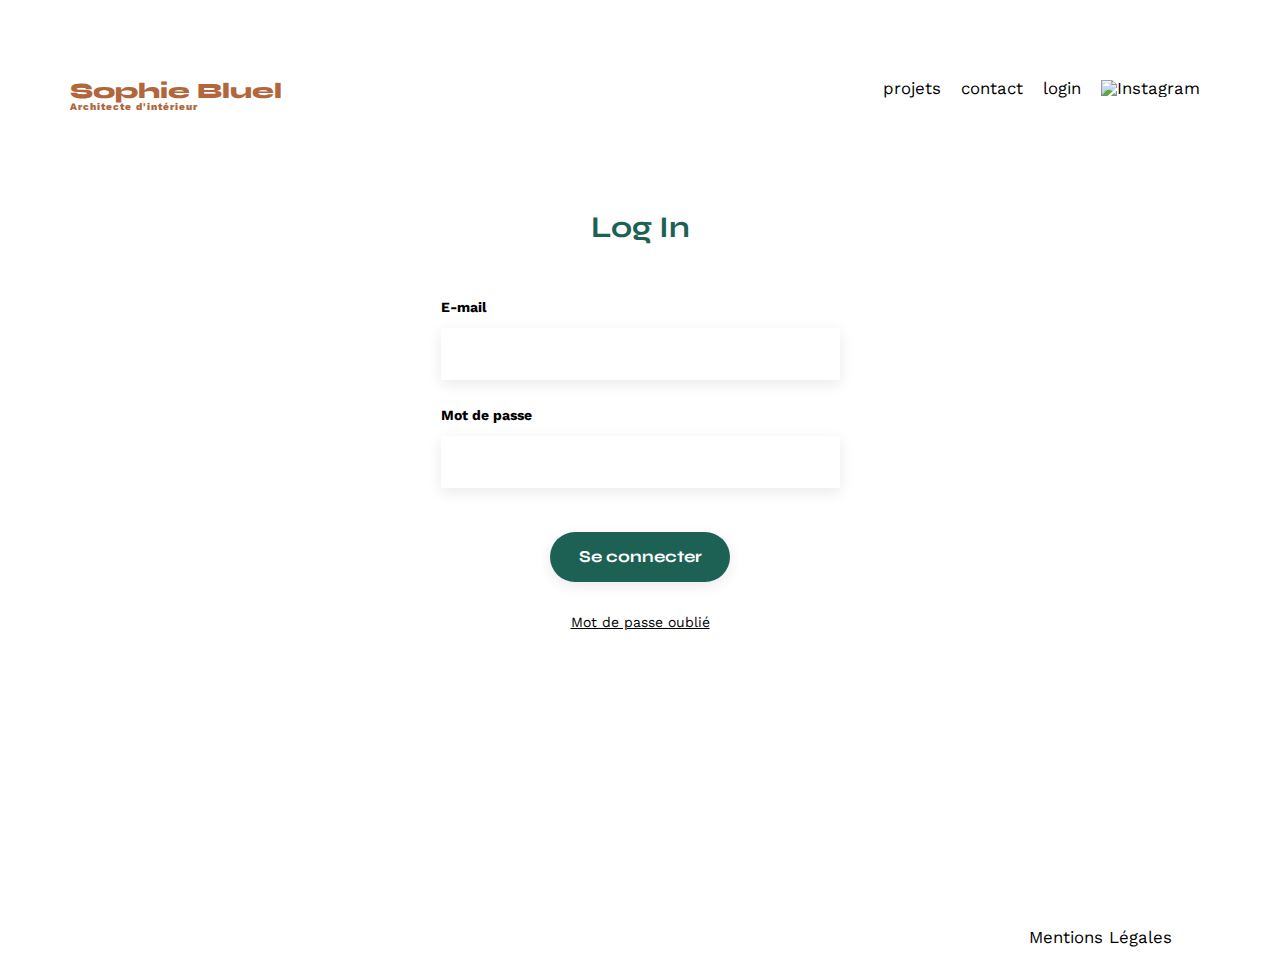
==== FrontEnd/login.html @ 2a356b2a "Recupération des images depuis l'api pour les affiché et création de la page de connection" ====
<!DOCTYPE html>
<html lang="fr">
  <head>
    <meta charset="UTF-8" />
    <title>Sophie Bluel - Architecte d'intérieur</title>
    <meta name="viewport" content="width=device-width, initial-scale=1.0" />
    <link rel="preconnect" href="https://fonts.googleapis.com" />
    <link rel="preconnect" href="https://fonts.gstatic.com" crossorigin />
    <link
      href="https://fonts.googleapis.com/css2?family=Syne:wght@700;800&family=Work+Sans&display=swap"
      rel="stylesheet"
    />
    <meta name="description" content="" />
    <link rel="stylesheet" href="./assets/style.css" />
  </head>
  <body>
    <header>
      <h1>Sophie Bluel <span>Architecte d'intérieur</span></h1>
      <nav>
        <ul>
          <li>projets</li>
          <li>contact</li>
          <li >login</li>
          <li><img src="./assets/icons/instagram.png" alt="Instagram" /></li>
        </ul>
      </nav>
    </header>
    <main> 
       </section>
      <section id="login">
        <h2>Log In</h2>
       
        <form id="loginForm" action="#" method="post">
         
        
          <label for="email">E-mail</label>
          <input type="email" name="email" id="email" /> 
          <label for="password">Mot de passe</label>
           <input type="password" name="password" id="password" />

         <div id="error-message" class="error-message"></div>
         
          <input type="submit" value="Se connecter" /> 
          
          <a href="#">Mot de passe oublié</a>
        </form>
       
      </section>
    </main>

    <footer>
      <nav>
        <ul>
          <li>Mentions Légales</li>
        </ul>
      </nav>
    </footer>
    <script src="login.js"></script>
  </body>
</html>
---- FrontEnd/assets/style.css ----
/* http://meyerweb.com/eric/tools/css/reset/
   v2.0 | 20110126
   License: none (public domain)
*/

html,
body,
div,
span,
applet,
object,
iframe,
h1,
h2,
h3,
h4,
h5,
h6,
p,
blockquote,
pre,
a,
abbr,
acronym,
address,
big,
cite,
code,
del,
dfn,
em,
img,
ins,
kbd,
q,
s,
samp,
small,
strike,
strong,
sub,
sup,
tt,
var,
b,
u,
i,
center,
dl,
dt,
dd,
ol,
ul,
li,
fieldset,
form,
label,
legend,
table,
caption,
tbody,
tfoot,
thead,
tr,
th,
td,
article,
aside,
canvas,
details,
embed,
figure,
figcaption,
footer,
header,
hgroup,
menu,
nav,
output,
ruby,
section,
summary,
time,
mark,
audio,
video {
  margin: 0;
  padding: 0;
  border: 0;
  font-size: 100%;
  font: inherit;
  vertical-align: baseline;
}
/* HTML5 display-role reset for older browsers */
article,
aside,
details,
figcaption,
figure,
footer,
header,
hgroup,
menu,
nav,
section {
  display: block;
}
body {
  line-height: 1;
}
main {
  width: 70%;
  margin: auto;
}
ol,
ul {
  list-style: none;
}
blockquote,
q {
  quotes: none;
}
blockquote:before,
blockquote:after,
q:before,
q:after {
  content: "";
  content: none;
}
table {
  border-collapse: collapse;
  border-spacing: 0;
}
/** end reset css**/
body {
  max-width: 1140px;
  margin: auto;
  font-family: "Work Sans";
  font-size: 14px;
}
header {
  display: flex;
  justify-content: space-between;
  margin: 80px 0;
}

.edition {
  display: flex;
  align-items: center;
  justify-content: center;
  position: absolute;
  top: 0;
  left: 0;
  width: 100%;
  height: 59px;
  margin: auto;
  background-color: black;
  color: white;
}
.edition i {
  margin-right: 10px;
}

section {
  margin: 50px 0;
}
.introduction {
  margin-top: 150px;
}

h1 {
  display: flex;
  flex-direction: column;
  font-family: "Syne";
  font-size: 22px;
  font-weight: 800;
  color: #b1663c;
}

h1 > span {
  font-family: "Work Sans";
  font-size: 10px;
  letter-spacing: 0.1em;
}

h2 {
  font-family: "Syne";
  font-weight: 700;
  font-size: 30px;
  color: #1d6154;
}
.modify-bloc {
  gap: 30px;
  display: flex;
  justify-content: center;
  margin-top: 20px;
}
.modify {
  margin-top: 10px;
  cursor: pointer;
}
.modify i {
  margin-right: 10px;
}
nav ul {
  display: flex;
  align-items: center;
  list-style-type: none;
}
nav li {
  padding: 0 10px;
  font-size: 1.2em;
}

li:hover {
  color: #b1663c;
}
#introduction {
  display: flex;
  align-items: center;
}
#introduction figure {
  flex: 1;
}
#introduction img {
  display: block;

  width: 85%;
}

#introduction article {
  flex: 1;
}
#introduction h2 {
  margin-bottom: 1em;
}

#introduction p {
  margin-bottom: 0.5em;
}
#portfolio {
  display: flex;
  flex-direction: column;
  align-items: center;
}

#portfolio h2 {
  text-align: center;
  margin-bottom: 1em;
}
.Elmt {
  display: flex;
  justify-content: center;
  margin-bottom: 30px;
  width: 585px;
}
.buttonElmt {
  position: relative;
  top: 50%;
  height: 37px;
  width: auto;
  padding: 0 20px;
  margin-left: 15px;

  justify-content: center;
  align-items: center;
  margin-top: 20px;
  border-radius: 25px;

  color: #1d6154;
  font-size: 16px;
  font-weight: bold;
  cursor: pointer;
}

.gallery {
  width: 100%;
  display: grid;
  grid-template-columns: 1fr 1fr 1fr;
  grid-column-gap: 20px;
  grid-row-gap: 20px;
}

.gallery img {
  width: 100%;
}
#login,
#contact {
  width: 50%;
  margin: auto;
}
#login {
  margin-top: 100px;
  margin-bottom: 300px;
}
#login > *,
#contact > * {
  text-align: center;
}
#login h2,
#contact h2 {
  margin-bottom: 20px;
}
#login form,
#contact form {
  text-align: left;
  margin-top: 30px;
  display: flex;
  flex-direction: column;
}
#login input,
#contact input {
  height: 50px;
  font-size: 1.2em;
  border: none;
  box-shadow: 0px 4px 14px rgba(0, 0, 0, 0.09);
}
#login label,
#contact label {
  margin: 2em 0 1em 0;
}
#login label {
  font-weight: bold;
}
#contact textarea {
  border: none;
  box-shadow: 0px 4px 14px rgba(0, 0, 0, 0.09);
}

input[type="submit"] {
  font-family: "Syne";
  font-weight: 700;
  color: white;
  background-color: #1d6154;
  margin: 2em auto;
  width: 180px;
  text-align: center;
  border-radius: 60px;
}
.error-message {
  color: red;
  font-size: 1.2em;
  margin: auto;
  margin-top: 10px;
}
a {
  color: black;
  margin: auto;
}

footer nav ul {
  display: flex;
  justify-content: flex-end;
  margin: 2em;
}
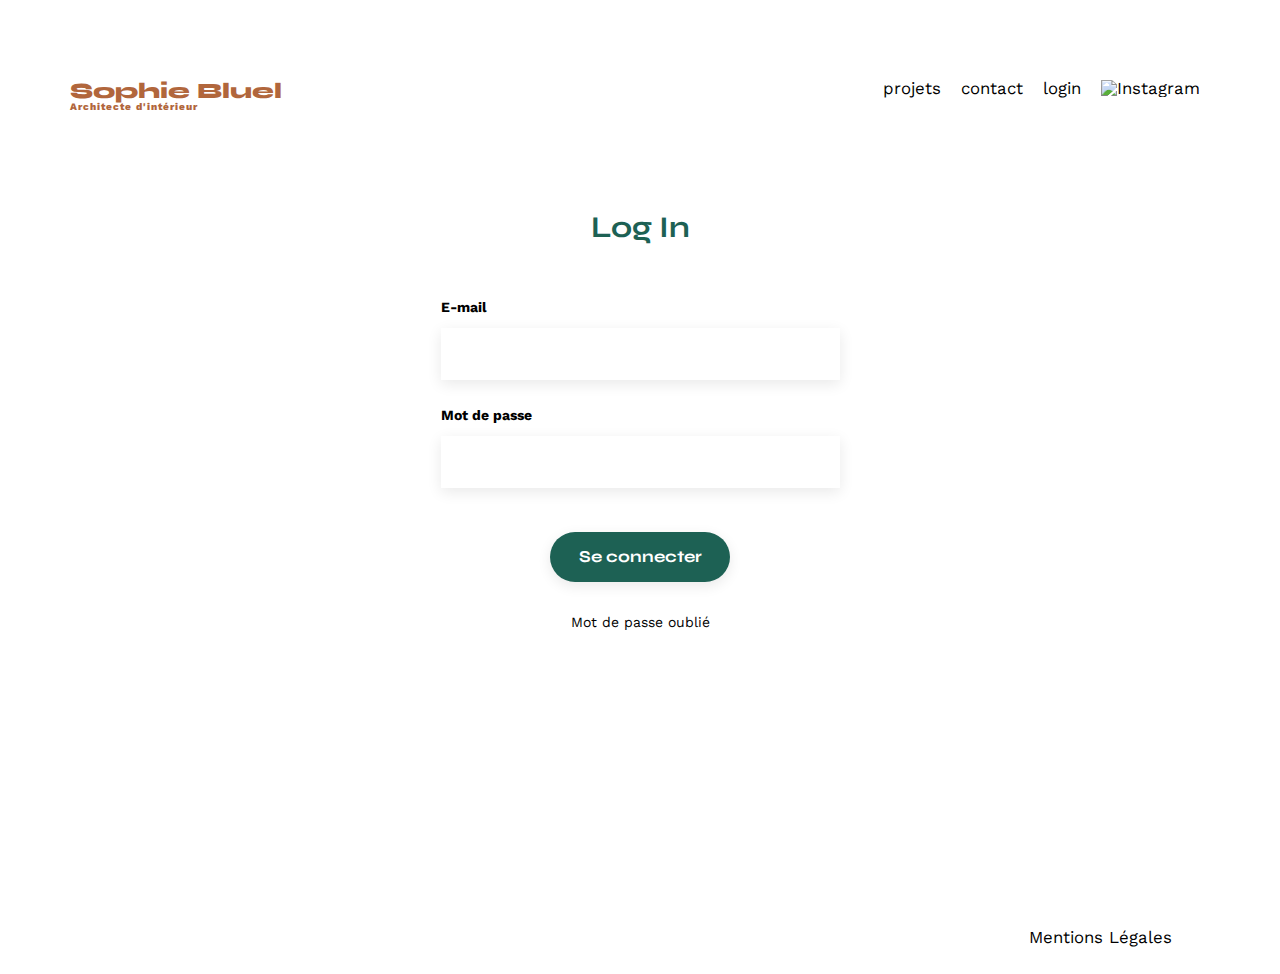
==== commit 225d3da4: "modification des gestions des erreur sur la page de connexion" ====
--- a/FrontEnd/login.html
+++ b/FrontEnd/login.html
@@ -41,6 +41,8 @@
          <div id="error-message" class="error-message"></div>
          
           <input type="submit" value="Se connecter" /> 
+
+          <div id="error-message" style="color: red; display: none;"></div>
           
           <a href="#">Mot de passe oublié</a>
         </form>
--- a/FrontEnd/assets/style.css
+++ b/FrontEnd/assets/style.css
@@ -90,6 +90,7 @@
   font-size: 100%;
   font: inherit;
   vertical-align: baseline;
+  text-decoration: none;
 }
 /* HTML5 display-role reset for older browsers */
 article,
@@ -144,7 +145,7 @@
   margin: 80px 0;
 }
 
-.edition {
+.top-bar {
   display: flex;
   align-items: center;
   justify-content: center;
@@ -156,9 +157,12 @@
   margin: auto;
   background-color: black;
   color: white;
-}
-.edition i {
-  margin-right: 10px;
+  cursor: pointer;
+}
+.edit-icon {
+  margin-right: 5px;
+  cursor: pointer;
+  color: #fff;
 }
 
 section {
@@ -247,30 +251,270 @@
 #portfolio h2 {
   text-align: center;
   margin-bottom: 1em;
-}
+  display: inline-block;
+}
+#portfolio .title-container {
+  display: flex;
+  gap: 30px;
+  align-items: start;
+  justify-content: start;
+}
+a.js-modal {
+  display: flex;
+  gap: 10px;
+  margin: 10px 0;
+  font-size: 16px;
+  text-decoration: none;
+}
+.modal {
+  position: absolute;
+  display: flex;
+  align-items: center;
+  justify-content: center;
+  width: 630px;
+  height: auto;
+  top: 70%;
+  left: 50%;
+  transform: translate(-50%, -50%);
+  border-radius: 15px;
+  background-color: #fff;
+}
+.modal-overlay {
+  position: absolute;
+  top: 0;
+  left: 0;
+  width: 100%;
+  height: 400vh;
+  background: rgba(16, 4, 4, 0.341); /* Fond semi-transparent */
+  z-index: 0; /* Assurez-vous que l'overlay est en dessous de la modal */
+}
+.modal-wrapper {
+  background-color: #fff;
+  padding: 10px;
+  width: 465px;
+  margin: auto;
+}
+h2#titlemodal2,
+h2#titlemodal {
+  display: flex;
+  font-weight: 400;
+  font-size: 26px;
+  justify-content: center;
+  margin-top: 10px;
+  color: black;
+}
+h2#titlemodal2 {
+  margin-left: 5%;
+}
+.modal-gallery {
+  display: flex;
+  margin-top: 50px;
+  flex-wrap: wrap;
+  border-bottom: 1px solid #b3b3b3;
+  padding: 0 20px 50px;
+  gap: 25px 10px;
+  box-sizing: border-box;
+}
+.close-button,
+.js-modal-close {
+  position: absolute;
+  right: 25px;
+  top: 25px;
+  margin: auto;
+  border: none;
+  background-color: #fff;
+  font-size: 24px;
+  cursor: pointer;
+}
+.fa-arrow-left {
+  position: absolute;
+  right: 35rem;
+  cursor: pointer;
+}
+#backArrow {
+  border: none;
+  background-color: white;
+}
+
+.modal-wrapper.js-modal-stop {
+  margin: auto;
+  margin-top: 40px;
+}
+.modal-gallery .photo img {
+  width: 77px; /* Ajustez la taille selon vos besoins */
+  height: 100px; /* Maintenir le ratio d'aspect */
+}
+.modal-gallery .photo {
+  position: relative; /* Pour positionner l'icône de suppression */
+  margin: 0; /* Supprime les marges */
+  padding: 0; /* Supprime les espacements */
+}
+/* Style pour l'icône de suppression */
+.delete-icon {
+  position: absolute;
+  color: #fff;
+  top: 5px;
+  right: 5px;
+  background-color: black;
+  border-radius: 15%;
+  padding: 5px;
+  cursor: pointer;
+  font-size: 10px;
+  z-index: 1002; /* Assurez-vous que l'icône est au-dessus de l'image */
+}
+
+.valid-Form,
+.add-Photo {
+  height: 37px;
+  width: 237px;
+  padding: 0 20px;
+  margin: auto;
+  margin-bottom: 30px;
+
+  margin-top: 30px;
+  border-radius: 25px;
+  color: #fff;
+  background-color: #1d6154;
+  font-size: 16px;
+  font-weight: bold;
+  cursor: pointer;
+}
+.valid-Form {
+  margin-left: 20%;
+  cursor: pointer;
+}
+#addPhotoForm {
+  display: flex;
+  flex-direction: column;
+  margin-left: 10%;
+}
+.valid-Form:disabled {
+  background-color: grey; /* Couleur de fond grisée */
+  cursor: not-allowed; /* Curseur non autorisé */
+  opacity: 0.5; /* Opacité réduite */
+}
+.input-category,
+.input-title {
+  width: 420px;
+  height: 51px;
+  box-shadow: 0 10px 16px rgba(54, 53, 53, 0.123);
+  border: none;
+}
+.label-category {
+  margin-top: 20px;
+}
+.form-group-category,
+.form-group {
+  display: flex;
+  flex-direction: column;
+  align-items: flex-start;
+}
+.form-group-category label,
+.form-group label {
+  margin-bottom: 5px;
+}
+.input-group {
+  margin: auto;
+  border-bottom: 1px solid #b3b3b3;
+  width: 100%;
+  max-width: 420px;
+  padding-bottom: 50px;
+}
+#addPhotoForm input#photoFile {
+  display: none;
+}
+
+.input-container {
+  position: relative;
+  width: 420px;
+  height: 169px;
+  background-color: #ebf1f6;
+
+  margin: 25px 0;
+}
+
+.icon {
+  position: absolute;
+  transform: translateY(-50%);
+  font-size: 64px;
+  color: #b3b3b3;
+  top: 28%;
+  left: 50%;
+  transform: translate(-50%, -50%);
+}
+
+.custom-file-upload {
+  display: flex;
+  justify-content: center;
+  align-items: center;
+  margin-top: 23%;
+  cursor: pointer;
+  font-size: 16px;
+  color: #666;
+  gap: 10px;
+  flex-direction: column;
+}
+.button-photo {
+  display: flex;
+  justify-content: center;
+  align-items: center;
+  border-radius: 25px;
+  border: none;
+  background-color: #d5d1d1;
+  width: 137px;
+  height: 36px;
+}
+.button-photo p {
+  padding: 10px 0;
+  margin-left: 5px;
+}
+
+#photoPreview {
+  position: absolute;
+  display: none;
+  max-width: 420px;
+  max-height: 169px;
+  top: 33%;
+  left: 54%;
+  transform: translate(-50%, -50%);
+}
+#photoFile {
+  height: 170px;
+}
+#photo-info {
+  font-size: 10px;
+}
+
+.add-slide {
+  display: flex;
+  flex-direction: column;
+}
+
 .Elmt {
   display: flex;
   justify-content: center;
   margin-bottom: 30px;
-  width: 585px;
-}
-.buttonElmt {
+  width: 590px;
+}
+.category-button {
   position: relative;
   top: 50%;
   height: 37px;
   width: auto;
   padding: 0 20px;
   margin-left: 15px;
-
   justify-content: center;
   align-items: center;
   margin-top: 20px;
   border-radius: 25px;
-
   color: #1d6154;
   font-size: 16px;
   font-weight: bold;
   cursor: pointer;
+}
+.category-button:hover {
+  background-color: #1d6154;
+  color: white;
 }
 
 .gallery {
@@ -292,6 +536,10 @@
 #login {
   margin-top: 100px;
   margin-bottom: 300px;
+}
+
+a:hover {
+  color: #b1663c;
 }
 #login > *,
 #contact > * {
